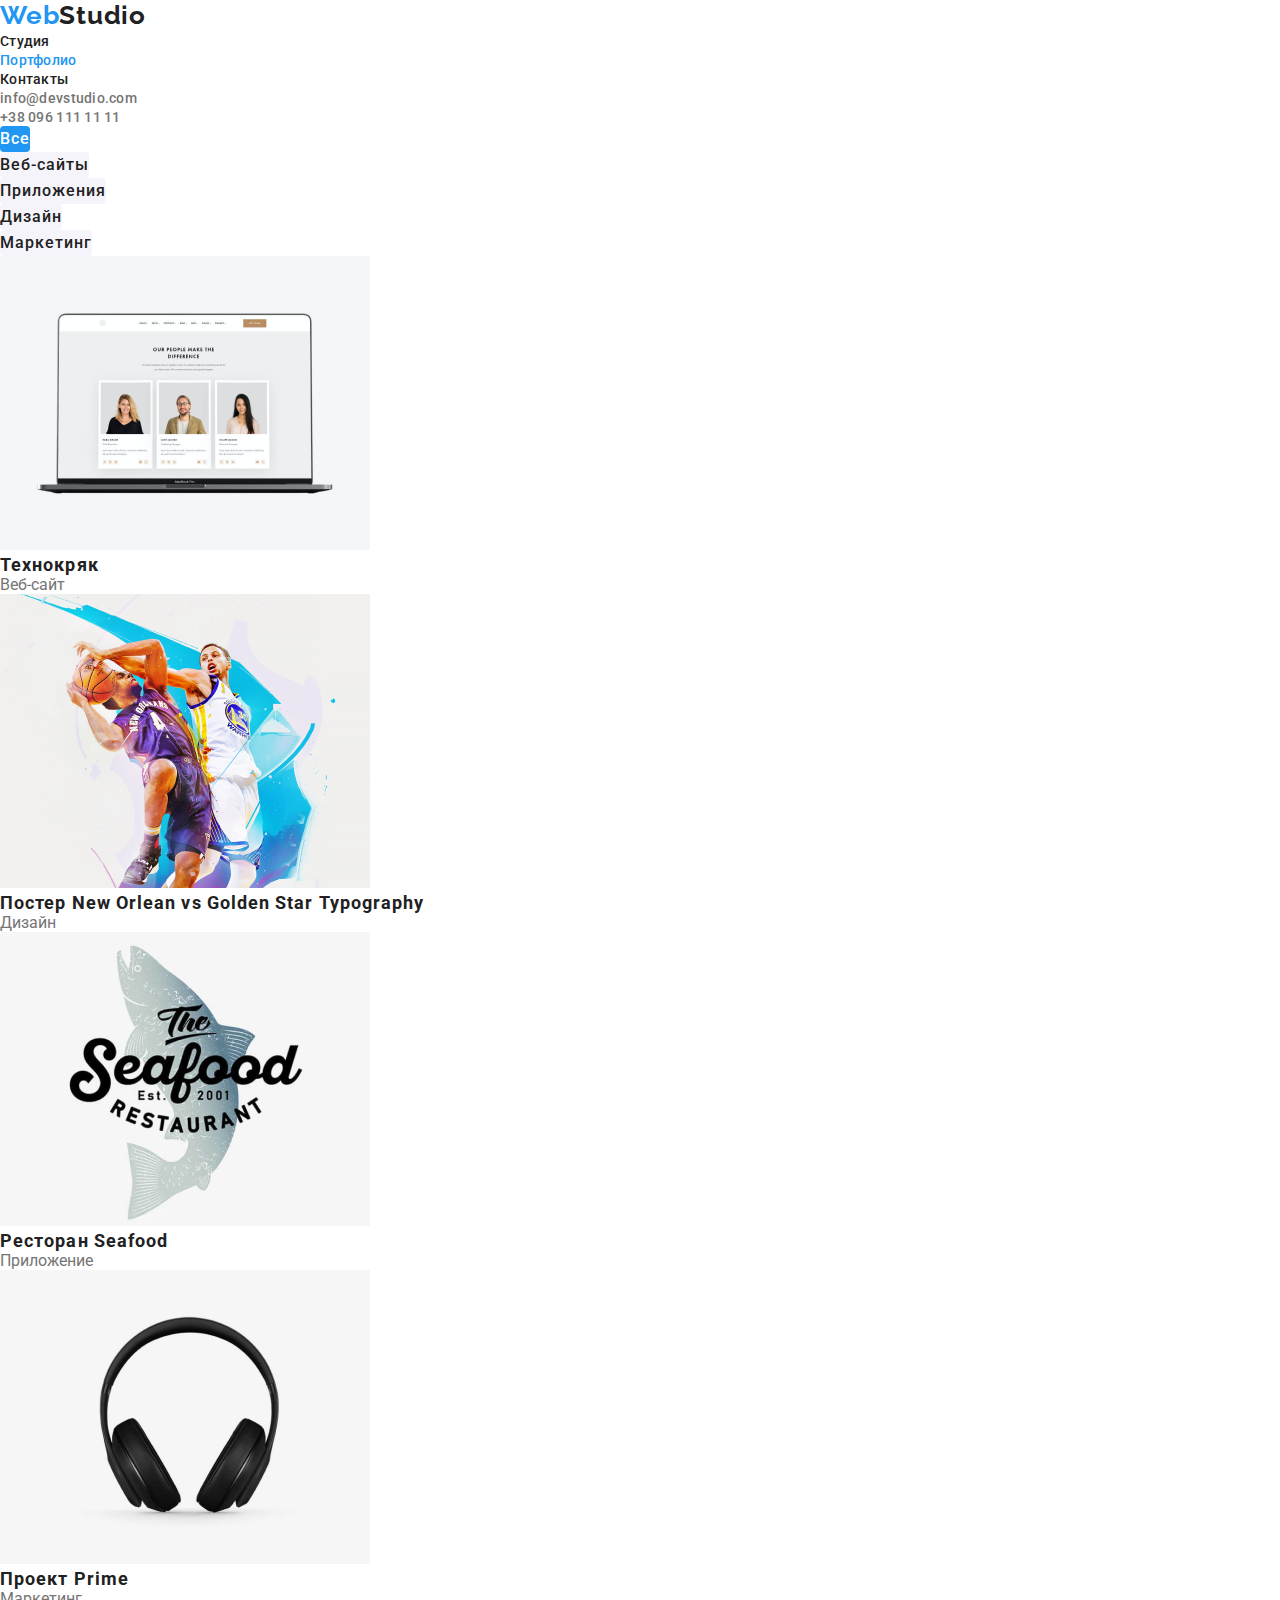
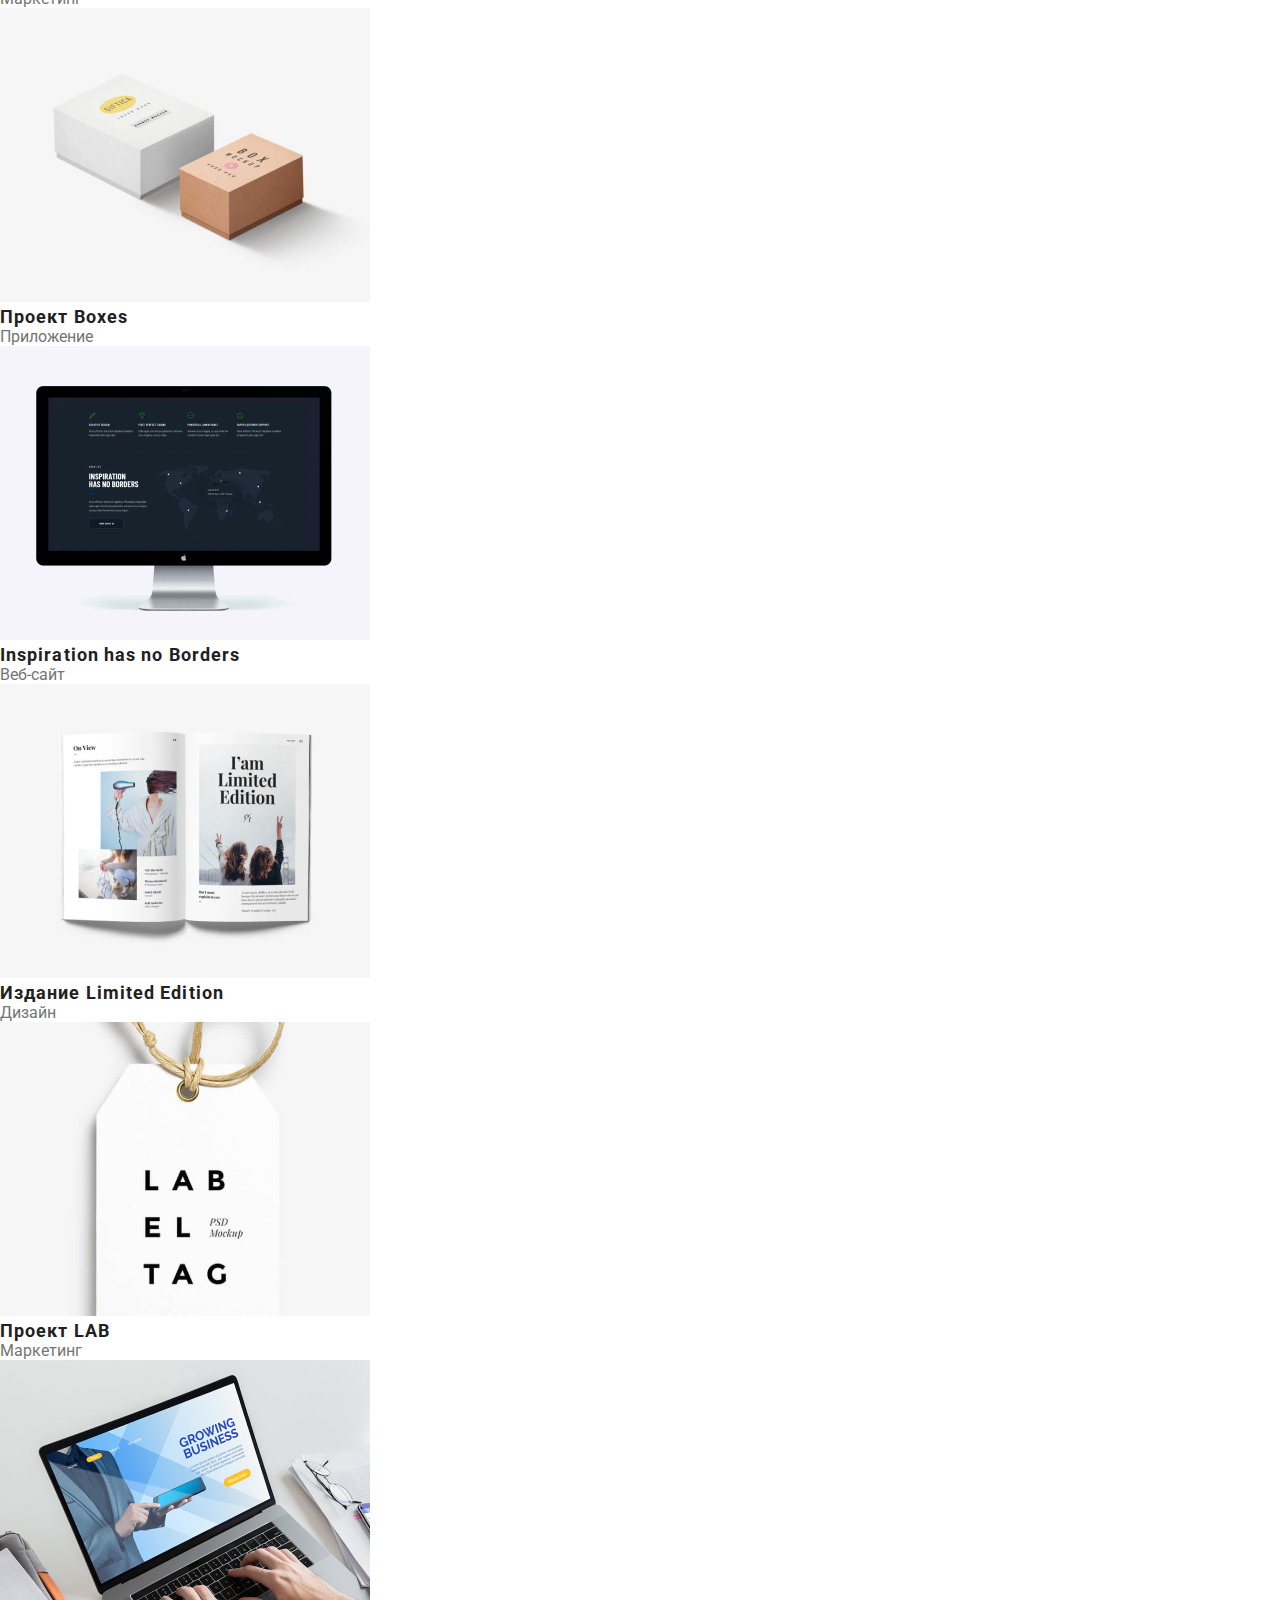
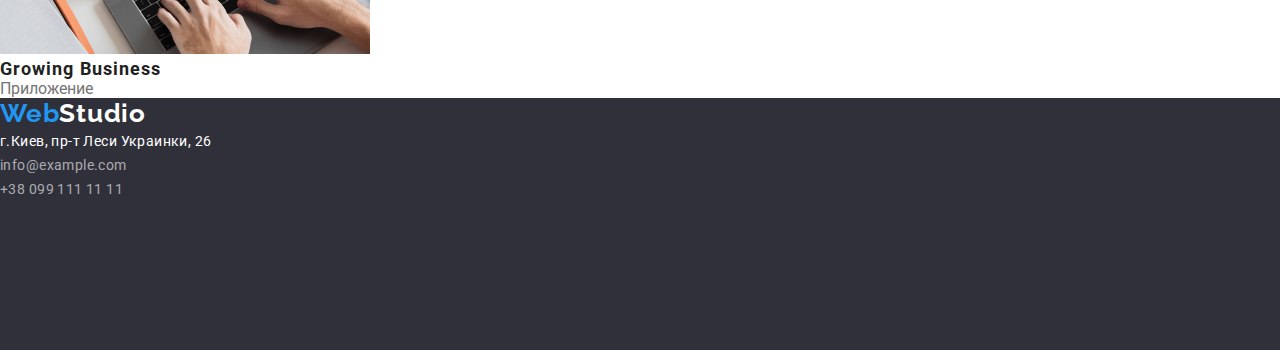
==== portfolio.html @ b2752a5a "fails HW2" ====
<!DOCTYPE html>
<html lang="ru">
<head>
    <meta charset="UTF-8">
    <meta name="viewport" content="width=device-width, initial-scale=1.0">
    <title>goit-markup-hw-02</title>
    <link rel="preconnect" href="https://fonts.gstatic.com"> 
    <link href="https://fonts.googleapis.com/css2?family=Raleway:wght@700&family=Roboto:wght@400;500;700;900&display=swap" rel="stylesheet">
    <link rel="stylesheet" href="css/style.css">
</head>
<body>
    <header>
        <!-- Nav conteiner -->
        <nav class="nav-list">
            <a class="logo" href="./index.html"> Web<span class="logo-studio">Studio</span></a>
            <ul>
                <li><a href="./index.html" class="nav-list-link" >Студия</a></li>
                <li><a href="./portfolio.html" class="nav-list-link current">Портфолио</a></li>
                <li><a href="#" class="nav-list-link">Контакты</a></li>
            </ul>
        </nav>
        <!-- Contacts conteiner-->
        <div>
            <ul class="contacts-list">
                <li>
                    <a class="contacts-list-link" href="mailto:info@devstudio.com"> info@devstudio.com </a>
                </li>
                <li>
                    <a class="contacts-list-link" href="tel:+380961111111"> +38 096 111 11 11 </a>
                </li>
            </ul>
        </div>
    </header>
    <main>
    <!-- Service conteiner-->
    <section>
        <ul class="worktype-filters">
            <li>
                <button class="filter-button current" type="button">Все</button>
            </li>
            <li>
                <button class="filter-button" type="button">Веб-сайты</button>
            </li>
            <li>
                <button class="filter-button" type="button">Приложения</button>
            </li>
            <li>
                <button class="filter-button" type="button">Дизайн</button>
            </li>
            <li>
                <button class="filter-button" type="button">Маркетинг</button>
            </li>
        </ul>
    <!-- Work examples -->
        <ul class="work-examples">
            <li>
                <img src="./images-portfolio/img_p1.png" alt="Открытый ноутбук">
                <h3>Технокряк</h3>
                <p>Веб-сайт</p>
            </li>
            <li>
                <img src="./images-portfolio/img_p2.png" alt="Постер баскетбол">
                <h3>Постер New Orlean vs Golden Star Typography</h3>
                <p>Дизайн</p>
            </li>
            <li>
                <img src="./images-portfolio/img_p3.png" alt="Логотип ресторана">
                <h3>Ресторан Seafood</h3>
                <p>Приложение</p>
            </li>
            <li>
                <img src="./images-portfolio/img_p4.png" alt="Наушники">
                <h3>Проект Prime</h3>
                <p>Маркетинг</p>
            </li>
            <li>
                <img src="./images-portfolio/img_p5.png" alt="Коробки">
                <h3>Проект Boxes</h3>
                <p>Приложение</p>
            </li>
            <li>
                <img src="./images-portfolio/img_p6.png" alt="Монитор">
                <h3>Inspiration has no Borders</h3>
                <p>Веб-сайт</p>
            </li>
            <li>
                <img src="./images-portfolio/img_p7.png" alt="Книга открытая">
                <h3>Издание Limited Edition</h3>
                <p>Дизайн</p>
            </li>
            <li>
                <img src="./images-portfolio/img_p8.png" alt="Ярлык">
                <h3>Проект LAB</h3>
                <p>Маркетинг</p>
            </li>
            <li>
                <img src="./images-portfolio/img_p9.png" alt="Работа на ноутбуке">
                <h3>Growing Business</h3>
                <p>Приложение</p>
            </li>
        </ul>
    </section>
    </main>
    <footer>
        <!-- Contacts-->
        <div class="footer-list">
            <a class="logo" href="index.html">Web<span class="logo-studio-footer">Studio</span></a>
            <ul>
                <li>
                    <p class="address">г.Киев, пр-т Леси Украинки, 26</p>
                </li>
                <li>
                    <a class="contacts" href="mailto:info@example.com">info@example.com</a>
                </li>
                <li>
                    <a class="contacts" href="tel:+380991111111">+38 099 111 11 11</a>
                </li>
            </ul>
        </div>    
    </footer>
</body>
</html>
---- css/style.css ----
*{
    padding: 0;
    margin: 0;
    box-sizing: border-box;
}
:root {
    --primary-text-color: #212121;
    --secondary-text-color: #757575;
    --accent-color: #2196f3;
    --white-text-color: #ffffff;
}  
body {
    background-color: var(--white-text-color);
    color: var(--primary-text-color);
    font-family: "Roboto", sans-serif;
}

/* Logo WebStudio */

.logo{
    font-family: "Raleway", sans-serif;
    font-style: normal;
    font-weight: bold;
    font-size: 26px;
    line-height: 31px;
    /* identical to box height */
    letter-spacing: 0.03em;
    color: var(--accent-color);
    text-decoration: none; 
}
.logo-studio{
    color: var(--primary-text-color);
}
.logo-studio-footer{
    color: var(--white-text-color);
}
.logo:hover,
.logo:active,
.logo:focus {
    color: var(--accent-color);
}

/* Navigation */

.nav-list-link{
    font-style: normal;
    font-weight: 500;
    font-size: 14px;
    line-height: 16px;
    letter-spacing: 0.02em;
    color: var(--primary-text-color);
    text-decoration: none; 
}

/* Подсвечивание текущей ссылки */

.nav-list .nav-list-link.current {
color: var(--accent-color);
}

/* Contacts */

.contacts-list-link {
    font-style: normal;
    font-weight: 500;
    font-size: 14px;
    line-height: 16px;
    letter-spacing: 0.02em;
    color: var(--secondary-text-color);
    text-decoration: none; 
}
.contacts-list-link:hover,
.contacts-list-link:active,
.contacts-list-link:focus {
    color: var(--accent-color);
}
.nav-list-link:hover,
.nav-list-link:active,
.nav-list-link:focus {
    color: var(--accent-color);
}

/* Hero section */

.hero-section{
    height: 200px;
    left: 0px;
    top: 80px;
    background: #2F303A;
}
.hero-title{
    font-style: normal;
    font-weight: 900;
    font-size: 44px;
    line-height: 60px;
    /* or 136% */
    text-align: center;
    letter-spacing: 0.06em;
    text-transform: uppercase;
    color: var(--white-text-color);
}
button {
    font-style: normal;
    font-weight: bold;
    font-size: 16px;
    line-height: 30px;
    /* identical to box height, or 187% */
    display: flex;
    align-items: center;
    text-align: center;
    letter-spacing: 0.06em;
    color: var(--white-text-color);
}
.hero-button{
    width: 200px;
    height: 50px;
    left: 700px;
    top: 430px;
    background: var(--accent-color);
    box-shadow: 0px 4px 4px rgba(0, 0, 0, 0.15);
    border-radius: 4px;
}

/* Our features */

.feature-title{
    font-style: normal;
    font-weight: bold;
    font-size: 14px;
    line-height: 16px;
    letter-spacing: 0.03em;
    text-transform: uppercase;
    color: var(--primary-text-color);
}
.feature-text{
    font-style: normal;
    font-weight: normal;
    font-size: 14px;
    line-height: 24px;
    /* or 171% */
    letter-spacing: 0.03em;
    color: var(--secondary-text-color);
}

/* What we do */

.what-we-do-title{
    font-style: normal;
    font-weight: bold;
    font-size: 36px;
    line-height: 42px;
    text-align: center;
    letter-spacing: 0.03em;
    color: var(--primary-text-color);
}

/* Our team */

.our-team-title{
    font-style: normal;
    font-weight: bold;
    font-size: 36px;
    line-height: 42px;
    text-align: center;
    letter-spacing: 0.03em;
    color: var(--primary-text-color);
}

/* Our team members */

.person-title{
    font-style: normal;
    font-weight: 500;
    font-size: 16px;
    line-height: 19px;
    /* identical to box height */
    text-align: center;
    letter-spacing: 0.03em;
    color: var(--primary-text-color);
}
.person-text{
    font-style: normal;
    font-weight: normal;
    font-size: 16px;
    line-height: 19px;
    /* identical to box height */
    text-align: center;
    letter-spacing: 0.03em;
    color: var(--secondary-text-color);
}

/* Address and Contacts*/

.footer-list{
    height: 252px;
    left: 0px;
    top: 2097px;
    background: #2F303A;
}
.address{
    font-style: normal;
    font-weight: normal;
    font-size: 14px;
    line-height: 24px;
    /* or 171% */
    letter-spacing: 0.03em;
    color: var(--white-text-color);
    text-decoration: none; 
}
.contacts{
    font-style: normal;
    font-weight: normal;
    font-size: 14px;
    line-height: 24px;
    /* or 171% */
    letter-spacing: 0.03em;
    color: rgba(255, 255, 255, 0.6);
    text-decoration: none; 
}
.contacts:hover,
.contacts:active,
.contacts:focus {
    color: var(--accent-color);
}

/* Portfolio.html */

/* Service conteiner */

.filter-button{
    font-family: inherit;
    font-size: 16px;
    font-weight: 500;
    line-height: 1.63;
    color: var(--primary-text-color);
    background: #F5F4FA;
    border-radius: 4px;
    border: none;
}
.filter-button:hover,
.filter-button:focus {
    color: var(--white-text-color);
    background-color: var(--accent-color);
}
.work-examples h3 {
    font-size: 18px;
    font-weight: 700;
    letter-spacing: 0.06em;
}
.work-examples p {
    font-size: 16px;
    color: var(--secondary-text-color);
}
.worktype-filters .filter-button.current{
    background-color: var(--accent-color);
    color: var(--white-text-color);
}
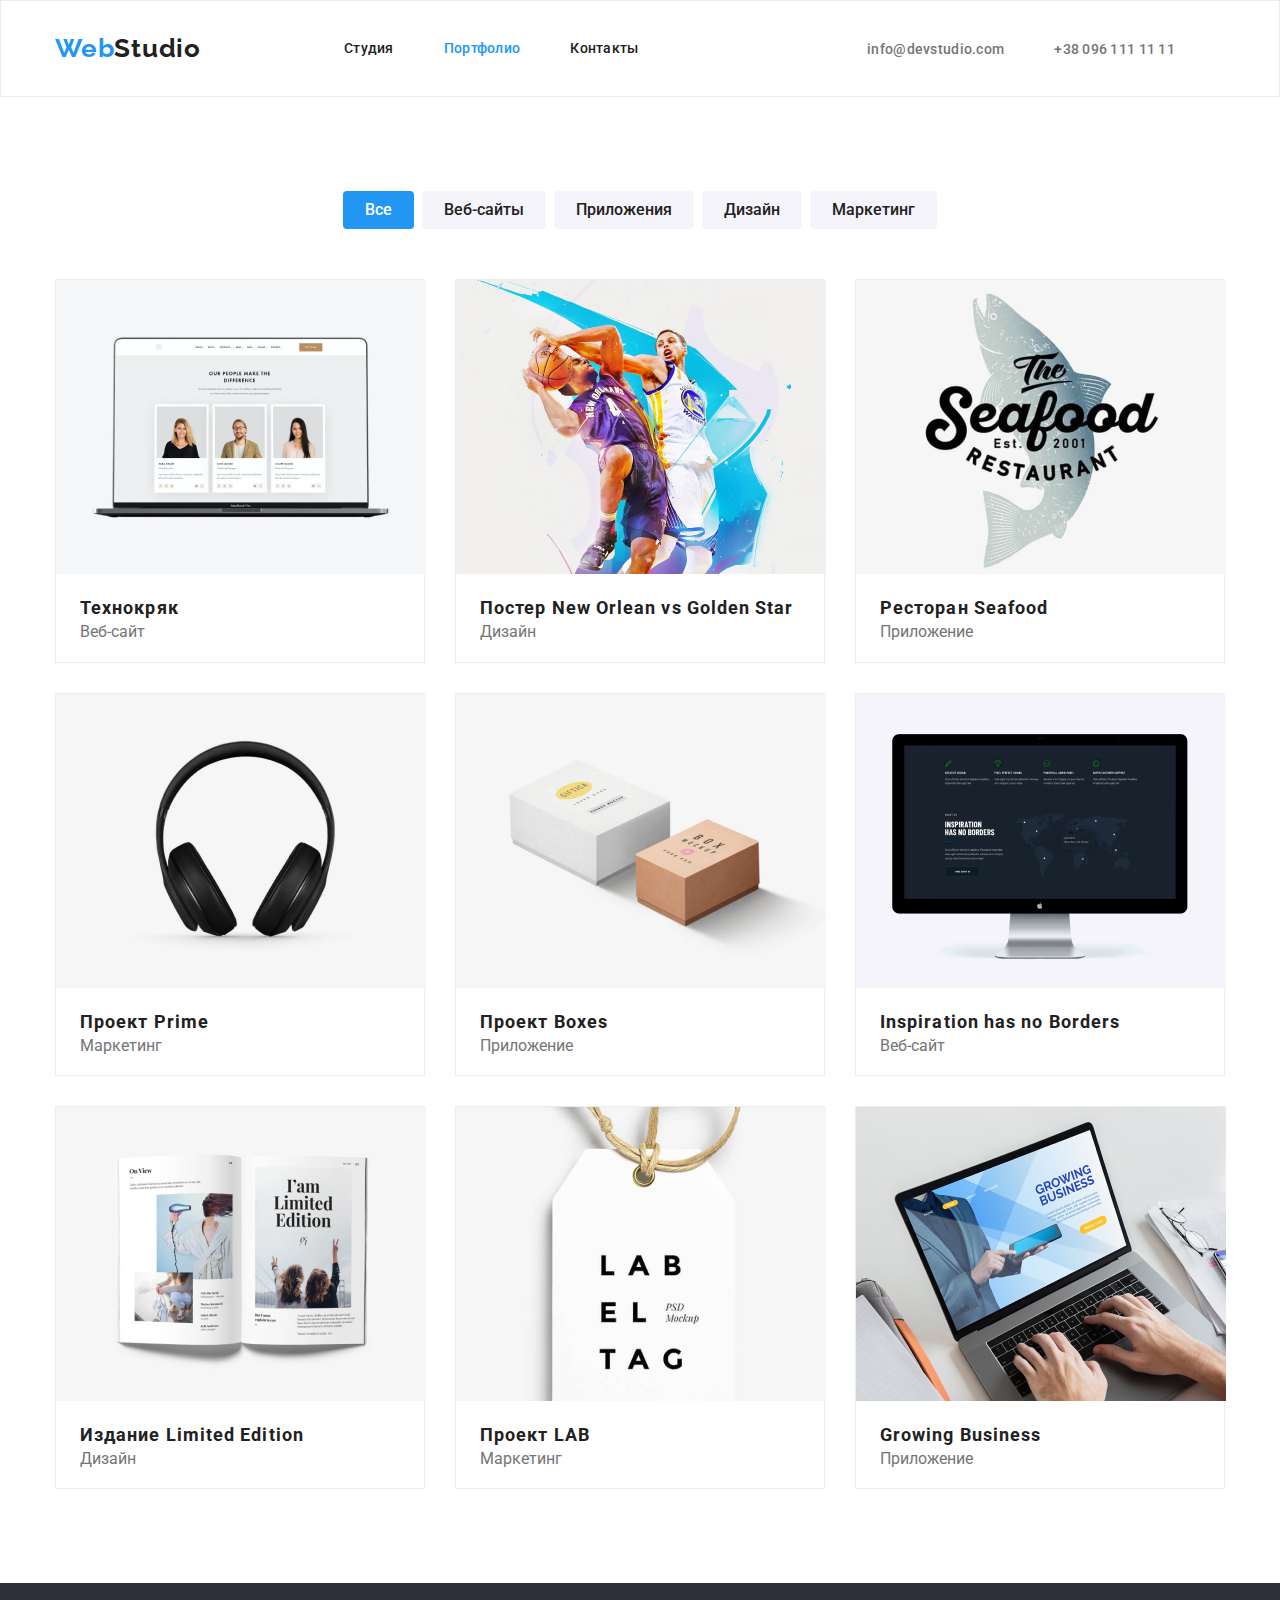
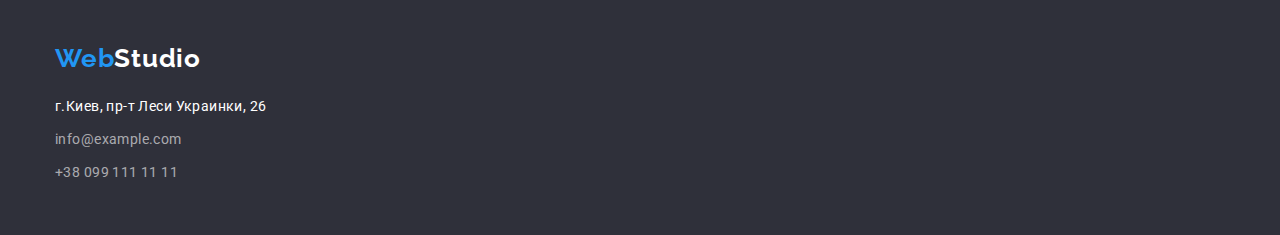
==== commit 3490ab14: "HW 3" ====
--- a/portfolio.html
+++ b/portfolio.html
@@ -6,21 +6,21 @@
     <title>goit-markup-hw-02</title>
     <link rel="preconnect" href="https://fonts.gstatic.com"> 
     <link href="https://fonts.googleapis.com/css2?family=Raleway:wght@700&family=Roboto:wght@400;500;700;900&display=swap" rel="stylesheet">
+    <link rel="stylesheet" href="https://cdnjs.cloudflare.com/ajax/libs/modern-normalize/1.0.0/modern-normalize.min.css">
     <link rel="stylesheet" href="css/style.css">
 </head>
 <body>
-    <header>
-        <!-- Nav conteiner -->
-        <nav class="nav-list">
+    <header class="header">
+        <div class="conteiner">
+        <!--Nav conteiner-->
+        <nav class="nav">
             <a class="logo" href="./index.html"> Web<span class="logo-studio">Studio</span></a>
-            <ul>
-                <li><a href="./index.html" class="nav-list-link" >Студия</a></li>
-                <li><a href="./portfolio.html" class="nav-list-link current">Портфолио</a></li>
-                <li><a href="#" class="nav-list-link">Контакты</a></li>
+            <ul class="nav-list">
+                <li class="nav-list-item"><a href="./index.html" class="nav-list-link">Студия</a></li>
+                <li class="nav-list-item"><a href="./portfolio.html" class="nav-list-link current">Портфолио</a></li>
+                <li class="nav-list-item"><a href="#" class="nav-list-link">Контакты</a></li>
             </ul>
-        </nav>
         <!-- Contacts conteiner-->
-        <div>
             <ul class="contacts-list">
                 <li>
                     <a class="contacts-list-link" href="mailto:info@devstudio.com"> info@devstudio.com </a>
@@ -29,90 +29,111 @@
                     <a class="contacts-list-link" href="tel:+380961111111"> +38 096 111 11 11 </a>
                 </li>
             </ul>
+        </nav>
         </div>
-    </header>
+    </header>  
     <main>
     <!-- Service conteiner-->
-    <section>
+    <section class="our-works">
+        <div class="conteiner">
         <ul class="worktype-filters">
-            <li>
+            <li class="worktype-filters-item">
                 <button class="filter-button current" type="button">Все</button>
             </li>
-            <li>
+            <li class="worktype-filters-item">
                 <button class="filter-button" type="button">Веб-сайты</button>
             </li>
-            <li>
+            <li class="worktype-filters-item">
                 <button class="filter-button" type="button">Приложения</button>
             </li>
-            <li>
+            <li class="worktype-filters-item">
                 <button class="filter-button" type="button">Дизайн</button>
             </li>
-            <li>
+            <li class="worktype-filters-item">
                 <button class="filter-button" type="button">Маркетинг</button>
             </li>
         </ul>
     <!-- Work examples -->
         <ul class="work-examples">
-            <li>
+            <li class="work-examples-item">
+            <a href="">
                 <img src="./images-portfolio/img_p1.png" alt="Открытый ноутбук">
                 <h3>Технокряк</h3>
                 <p>Веб-сайт</p>
+            </a>
             </li>
-            <li>
+            <li class="work-examples-item">
+            <a href="">
                 <img src="./images-portfolio/img_p2.png" alt="Постер баскетбол">
-                <h3>Постер New Orlean vs Golden Star Typography</h3>
+                <h3>Постер New Orlean vs Golden Star</h3>
                 <p>Дизайн</p>
+            </a>
             </li>
-            <li>
+            <li class="work-examples-item">
+            <a href="">
                 <img src="./images-portfolio/img_p3.png" alt="Логотип ресторана">
                 <h3>Ресторан Seafood</h3>
                 <p>Приложение</p>
+            </a>
             </li>
-            <li>
+            <li class="work-examples-item">
+            <a href="">
                 <img src="./images-portfolio/img_p4.png" alt="Наушники">
                 <h3>Проект Prime</h3>
                 <p>Маркетинг</p>
+            </a>
             </li>
-            <li>
+            <li class="work-examples-item">
+            <a href="">
                 <img src="./images-portfolio/img_p5.png" alt="Коробки">
                 <h3>Проект Boxes</h3>
                 <p>Приложение</p>
+            </a>
             </li>
-            <li>
+            <li class="work-examples-item">
+            <a href="">
                 <img src="./images-portfolio/img_p6.png" alt="Монитор">
                 <h3>Inspiration has no Borders</h3>
                 <p>Веб-сайт</p>
+            </a>
             </li>
-            <li>
+            <li class="work-examples-item">
+            <a href="">
                 <img src="./images-portfolio/img_p7.png" alt="Книга открытая">
                 <h3>Издание Limited Edition</h3>
                 <p>Дизайн</p>
+            </a>
             </li>
-            <li>
+            <li class="work-examples-item">
+            <a href="">    
                 <img src="./images-portfolio/img_p8.png" alt="Ярлык">
                 <h3>Проект LAB</h3>
                 <p>Маркетинг</p>
+            </a>
             </li>
-            <li>
+            <li class="work-examples-item">
+            <a href="">
                 <img src="./images-portfolio/img_p9.png" alt="Работа на ноутбуке">
                 <h3>Growing Business</h3>
                 <p>Приложение</p>
+            </a>
             </li>
         </ul>
+        </div>
     </section>
     </main>
-    <footer>
+    <footer class="footer-list">
         <!-- Contacts-->
-        <div class="footer-list">
+        <div class="conteiner">
             <a class="logo" href="index.html">Web<span class="logo-studio-footer">Studio</span></a>
             <ul>
-                <li>
-                    <p class="address">г.Киев, пр-т Леси Украинки, 26</p>
+                <li class="contacts-item">
+                    <p class="address">г.Киев, пр-т Леси Украинки, 26</p> 
                 </li>
-                <li>
+                <li class="contacts-item">
                     <a class="contacts" href="mailto:info@example.com">info@example.com</a>
                 </li>
-                <li>
+                <li class="contacts-item">
                     <a class="contacts" href="tel:+380991111111">+38 099 111 11 11</a>
                 </li>
             </ul>
--- a/css/style.css
+++ b/css/style.css
@@ -3,18 +3,45 @@
     margin: 0;
     box-sizing: border-box;
 }
+*,
+*::before,
+*::after {
+    box-sizing: border-box;
+}
+
 :root {
     --primary-text-color: #212121;
     --secondary-text-color: #757575;
     --accent-color: #2196f3;
     --white-text-color: #ffffff;
 }  
+
 body {
     background-color: var(--white-text-color);
     color: var(--primary-text-color);
     font-family: "Roboto", sans-serif;
 }
 
+ul{
+    list-style: none;
+}
+
+a{
+    text-decoration: none;
+    color: var(--primary-text-color)
+}
+
+.header{
+    border: 1px solid #ECECEC;
+}
+
+.conteiner{
+    width: 1200px;
+    margin-left: auto;
+    margin-right: auto;
+    padding-right: 15px;
+    padding-left: 15px;
+}
 /* Logo WebStudio */
 
 .logo{
@@ -28,12 +55,15 @@
     color: var(--accent-color);
     text-decoration: none; 
 }
+
 .logo-studio{
     color: var(--primary-text-color);
 }
+
 .logo-studio-footer{
     color: var(--white-text-color);
 }
+
 .logo:hover,
 .logo:active,
 .logo:focus {
@@ -42,6 +72,27 @@
 
 /* Navigation */
 
+.nav{
+    display: flex;
+    align-items: center;
+    margin-top: 32px;
+    margin-bottom: 32px;
+}
+
+.nav-list{
+    display: flex;
+    align-items: center;
+    margin-left: 93px;
+}
+
+.nav-list-item{
+    margin-left: 50px;
+}
+
+.nav-list-item:last-child{
+    margin-left: 50px;
+}
+
 .nav-list-link{
     font-style: normal;
     font-weight: 500;
@@ -60,7 +111,21 @@
 
 /* Contacts */
 
+.contacts-list{
+    margin-left: auto;
+    display: flex;
+    font-style: normal;
+    font-weight: normal;
+    font-size: 14px;
+    line-height: 24px;
+    /* or 171% */
+    letter-spacing: 0.03em;
+    color: rgba(255, 255, 255, 0.6);
+    text-decoration: none; 
+}
+
 .contacts-list-link {
+    margin-right: 50px;
     font-style: normal;
     font-weight: 500;
     font-size: 14px;
@@ -69,11 +134,13 @@
     color: var(--secondary-text-color);
     text-decoration: none; 
 }
+
 .contacts-list-link:hover,
 .contacts-list-link:active,
 .contacts-list-link:focus {
     color: var(--accent-color);
 }
+
 .nav-list-link:hover,
 .nav-list-link:active,
 .nav-list-link:focus {
@@ -83,10 +150,10 @@
 /* Hero section */
 
 .hero-section{
-    height: 200px;
-    left: 0px;
-    top: 80px;
+    text-align: center;
+    padding: 200px 0;
     background: #2F303A;
+    margin-bottom: 94px;
 }
 .hero-title{
     font-style: normal;
@@ -98,32 +165,46 @@
     letter-spacing: 0.06em;
     text-transform: uppercase;
     color: var(--white-text-color);
-}
-button {
-    font-style: normal;
-    font-weight: bold;
+    margin-bottom: 30px;
+}
+
+.hero-button{
+    font-weight: 700;
     font-size: 16px;
-    line-height: 30px;
-    /* identical to box height, or 187% */
-    display: flex;
-    align-items: center;
-    text-align: center;
+    line-height: 1.87;
     letter-spacing: 0.06em;
-    color: var(--white-text-color);
-}
-.hero-button{
-    width: 200px;
-    height: 50px;
-    left: 700px;
-    top: 430px;
-    background: var(--accent-color);
+    background-color: var(--accent-color);
+    color: var(--white-text-color);
+    display: inline-block;
+    padding: 10px 32px;
     box-shadow: 0px 4px 4px rgba(0, 0, 0, 0.15);
     border-radius: 4px;
+    cursor: pointer;
 }
 
 /* Our features */
 
+.features-section{
+    display: flex;
+    margin-bottom: 94px;
+}
+
+.feature-list{
+    display: flex;
+    align-items: flex-start;
+    justify-content: space-between;
+}
+
+.feature-item{
+    min-width: 270px;
+}
+
+.feature-item:not(:last-child) {
+    margin-right: 30px;
+}
+
 .feature-title{
+    margin-bottom: 10px;
     font-style: normal;
     font-weight: bold;
     font-size: 14px;
@@ -145,6 +226,7 @@
 /* What we do */
 
 .what-we-do-title{
+    margin-bottom: 50px;
     font-style: normal;
     font-weight: bold;
     font-size: 36px;
@@ -154,9 +236,25 @@
     color: var(--primary-text-color);
 }
 
+.what-we-do-list{
+    display: flex;
+    margin-bottom: 50px;
+}
+
+.what-we-do-img:not(:last-child) {
+    margin-right: 30px;
+}
+
 /* Our team */
 
+.our-team{
+    background: #F5F4FA;
+    padding-top: 94px;
+    padding-bottom: 94px;
+}
+
 .our-team-title{
+    margin-bottom: 50px;
     font-style: normal;
     font-weight: bold;
     font-size: 36px;
@@ -166,9 +264,25 @@
     color: var(--primary-text-color);
 }
 
+.our-team-list{
+    display: flex;
+}
+
+.our-team-item:not(:last-child) {
+    margin-right: 30px;
+}
+
+.our-team-item{
+    background-color: var(--white-text-color);
+    box-shadow: 0px 1px 3px rgba(0, 0, 0, 0.12), 0px 1px 1px rgba(0, 0, 0, 0.14), 0px 2px 1px rgba(0, 0, 0, 0.2);
+border-radius: 0px 0px 4px 4px;
+}
+
 /* Our team members */
 
 .person-title{
+    margin-top: 30px;
+    margin-bottom: 10px;
     font-style: normal;
     font-weight: 500;
     font-size: 16px;
@@ -178,7 +292,9 @@
     letter-spacing: 0.03em;
     color: var(--primary-text-color);
 }
+
 .person-text{
+    padding-bottom: 30px;
     font-style: normal;
     font-weight: normal;
     font-size: 16px;
@@ -192,12 +308,20 @@
 /* Address and Contacts*/
 
 .footer-list{
+    padding-top: 60px;
+    padding-bottom: 60px;
     height: 252px;
     left: 0px;
     top: 2097px;
     background: #2F303A;
 }
+
+.contacts-item{
+    margin-top: 9px;
+}
+
 .address{
+    margin-top: 20px;
     font-style: normal;
     font-weight: normal;
     font-size: 14px;
@@ -207,6 +331,7 @@
     color: var(--white-text-color);
     text-decoration: none; 
 }
+
 .contacts{
     font-style: normal;
     font-weight: normal;
@@ -217,6 +342,7 @@
     color: rgba(255, 255, 255, 0.6);
     text-decoration: none; 
 }
+
 .contacts:hover,
 .contacts:active,
 .contacts:focus {
@@ -227,7 +353,23 @@
 
 /* Service conteiner */
 
+.our-works{
+    padding-top: 94px;
+    padding-bottom: 94px;
+}
+
+.worktype-filters{
+    display: flex;
+    margin-bottom: 50px;
+    justify-content: center;
+}
+
+.worktype-filters-item:not(:last-child){
+    margin-right: 8px;
+}
+
 .filter-button{
+    padding: 6px 22px;
     font-family: inherit;
     font-size: 16px;
     font-weight: 500;
@@ -236,22 +378,54 @@
     background: #F5F4FA;
     border-radius: 4px;
     border: none;
-}
+    cursor: pointer;
+}
+
 .filter-button:hover,
 .filter-button:focus {
     color: var(--white-text-color);
     background-color: var(--accent-color);
-}
+    box-shadow: 0px 4px 4px rgba(0, 0, 0, 0.15);
+}
+
 .work-examples h3 {
     font-size: 18px;
     font-weight: 700;
     letter-spacing: 0.06em;
-}
+    margin-top: 20px;
+    margin-bottom: 4px;
+    margin-left: 24px;
+    margin-right: 24px;
+}
+
 .work-examples p {
     font-size: 16px;
     color: var(--secondary-text-color);
-}
+    margin-bottom: 20px;
+    margin-left: 24px;
+    margin-right: 24px;
+}
+
 .worktype-filters .filter-button.current{
     background-color: var(--accent-color);
     color: var(--white-text-color);
+}
+
+.work-examples{
+    display: flex;
+    flex-wrap: wrap;
+}
+
+.work-examples-item{
+    width: 370px;
+    margin: 0px 30px 30px 0px;
+    border: 1px solid #ECECEC;
+}
+
+.work-examples-item:nth-child(3n + 3) {
+    margin-right: 0px;
+}
+
+.work-examples-item:nth-last-child(-n + 3) {
+    margin-bottom: 0px;
 }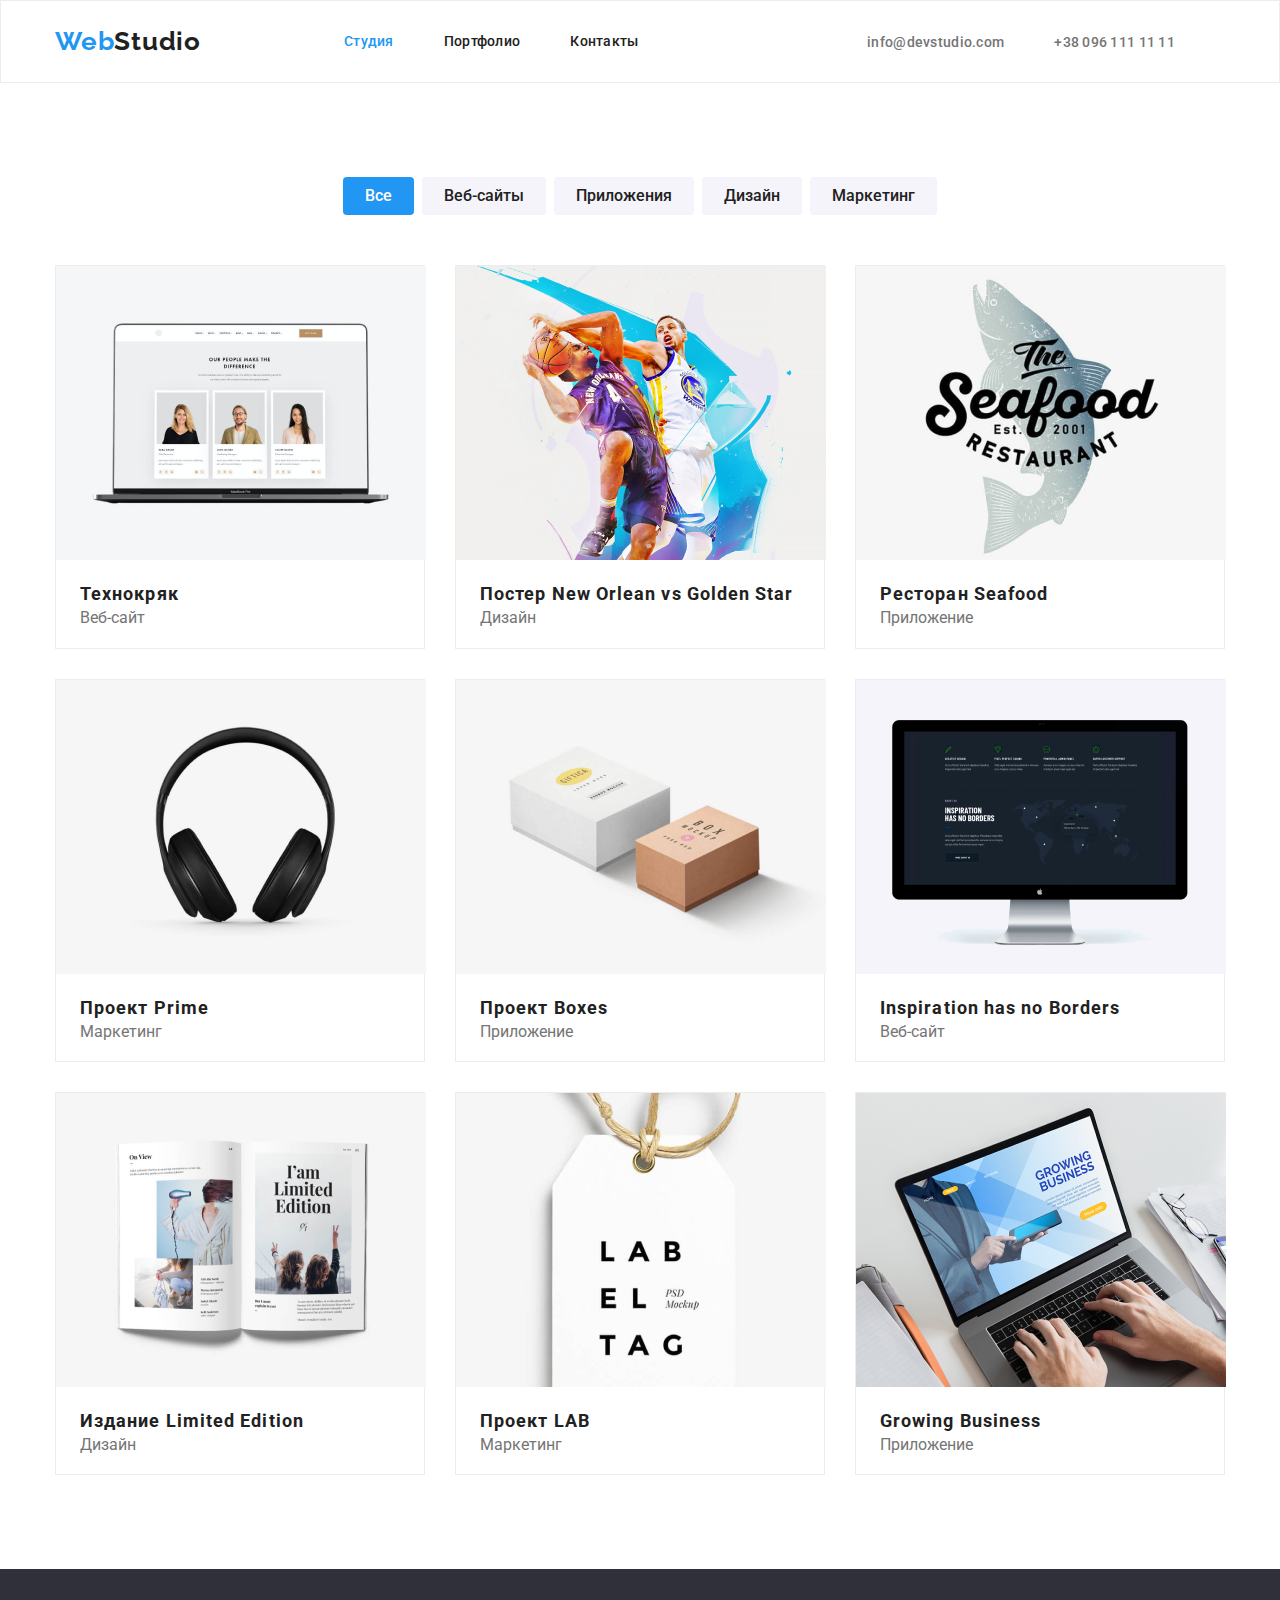
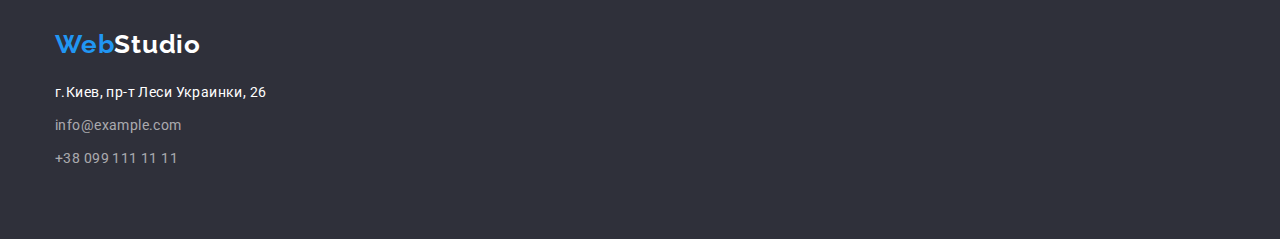
==== commit 8a0812ec: "правки по дз 3" ====
--- a/portfolio.html
+++ b/portfolio.html
@@ -3,7 +3,7 @@
 <head>
     <meta charset="UTF-8">
     <meta name="viewport" content="width=device-width, initial-scale=1.0">
-    <title>goit-markup-hw-02</title>
+    <title>goit-markup-hw-03</title>
     <link rel="preconnect" href="https://fonts.gstatic.com"> 
     <link href="https://fonts.googleapis.com/css2?family=Raleway:wght@700&family=Roboto:wght@400;500;700;900&display=swap" rel="stylesheet">
     <link rel="stylesheet" href="https://cdnjs.cloudflare.com/ajax/libs/modern-normalize/1.0.0/modern-normalize.min.css">
@@ -11,31 +11,32 @@
 </head>
 <body>
     <header class="header">
-        <div class="conteiner">
+        <div class="conteiner header-items">
         <!--Nav conteiner-->
-        <nav class="nav">
-            <a class="logo" href="./index.html"> Web<span class="logo-studio">Studio</span></a>
-            <ul class="nav-list">
-                <li class="nav-list-item"><a href="./index.html" class="nav-list-link">Студия</a></li>
-                <li class="nav-list-item"><a href="./portfolio.html" class="nav-list-link current">Портфолио</a></li>
-                <li class="nav-list-item"><a href="#" class="nav-list-link">Контакты</a></li>
-            </ul>
+            <nav class="nav-info">
+                <a class="logo" href="./index.html"> Web<span class="logo-studio">Studio</span></a> 
+                <ul class="nav-list">
+                    <li class="nav-list-item"><a href="./index.html" class="nav-list-link current">Студия</a></li>
+                    <li class="nav-list-item"><a href="./portfolio.html" class="nav-list-link">Портфолио</a></li>
+                    <li class="nav-list-item"><a href="#" class="nav-list-link">Контакты</a></li>
+                </ul>
+            </nav>
         <!-- Contacts conteiner-->
-            <ul class="contacts-list">
-                <li>
-                    <a class="contacts-list-link" href="mailto:info@devstudio.com"> info@devstudio.com </a>
-                </li>
-                <li>
-                    <a class="contacts-list-link" href="tel:+380961111111"> +38 096 111 11 11 </a>
-                </li>
-            </ul>
-        </nav>
+                <ul class="contacts-list">
+                    <li>
+                        <a class="contacts-list-link" href="mailto:info@devstudio.com"> info@devstudio.com </a>
+                    </li>
+                    <li>
+                        <a class="contacts-list-link" href="tel:+380961111111"> +38 096 111 11 11 </a>
+                    </li>
+                </ul>
         </div>
     </header>  
     <main>
     <!-- Service conteiner-->
     <section class="our-works">
         <div class="conteiner">
+        <h1 class="visually-hidden">Портфолио</h1>
         <ul class="worktype-filters">
             <li class="worktype-filters-item">
                 <button class="filter-button current" type="button">Все</button>
@@ -54,67 +55,68 @@
             </li>
         </ul>
     <!-- Work examples -->
+        <h2 class="visually-hidden">Примеры работ</h2>
         <ul class="work-examples">
             <li class="work-examples-item">
             <a href="">
                 <img src="./images-portfolio/img_p1.png" alt="Открытый ноутбук">
-                <h3>Технокряк</h3>
+                <h2>Технокряк</h2>
                 <p>Веб-сайт</p>
             </a>
             </li>
             <li class="work-examples-item">
             <a href="">
                 <img src="./images-portfolio/img_p2.png" alt="Постер баскетбол">
-                <h3>Постер New Orlean vs Golden Star</h3>
+                <h2>Постер New Orlean vs Golden Star</h2>
                 <p>Дизайн</p>
             </a>
             </li>
             <li class="work-examples-item">
             <a href="">
                 <img src="./images-portfolio/img_p3.png" alt="Логотип ресторана">
-                <h3>Ресторан Seafood</h3>
+                <h2>Ресторан Seafood</h2>
                 <p>Приложение</p>
             </a>
             </li>
             <li class="work-examples-item">
             <a href="">
                 <img src="./images-portfolio/img_p4.png" alt="Наушники">
-                <h3>Проект Prime</h3>
+                <h2>Проект Prime</h2>
                 <p>Маркетинг</p>
             </a>
             </li>
             <li class="work-examples-item">
             <a href="">
                 <img src="./images-portfolio/img_p5.png" alt="Коробки">
-                <h3>Проект Boxes</h3>
+                <h2>Проект Boxes</h2>
                 <p>Приложение</p>
             </a>
             </li>
             <li class="work-examples-item">
             <a href="">
                 <img src="./images-portfolio/img_p6.png" alt="Монитор">
-                <h3>Inspiration has no Borders</h3>
+                <h2>Inspiration has no Borders</h2>
                 <p>Веб-сайт</p>
             </a>
             </li>
             <li class="work-examples-item">
             <a href="">
                 <img src="./images-portfolio/img_p7.png" alt="Книга открытая">
-                <h3>Издание Limited Edition</h3>
+                <h2>Издание Limited Edition</h2>
                 <p>Дизайн</p>
             </a>
             </li>
             <li class="work-examples-item">
             <a href="">    
                 <img src="./images-portfolio/img_p8.png" alt="Ярлык">
-                <h3>Проект LAB</h3>
+                <h2>Проект LAB</h2>
                 <p>Маркетинг</p>
             </a>
             </li>
             <li class="work-examples-item">
             <a href="">
                 <img src="./images-portfolio/img_p9.png" alt="Работа на ноутбуке">
-                <h3>Growing Business</h3>
+                <h2>Growing Business</h2>
                 <p>Приложение</p>
             </a>
             </li>
--- a/css/style.css
+++ b/css/style.css
@@ -33,6 +33,15 @@
 
 .header{
     border: 1px solid #ECECEC;
+    padding-top: 25px;
+    padding-bottom: 25px;
+}
+
+/* Выравние элементов шапки в одну линию */
+
+.header-items{
+    display: flex;
+    align-items: center;
 }
 
 .conteiner{
@@ -42,6 +51,14 @@
     padding-right: 15px;
     padding-left: 15px;
 }
+
+/* Navigation */
+
+.nav-info{
+    display: flex;
+    align-items: center;
+}
+
 /* Logo WebStudio */
 
 .logo{
@@ -70,19 +87,9 @@
     color: var(--accent-color);
 }
 
-/* Navigation */
-
-.nav{
-    display: flex;
-    align-items: center;
-    margin-top: 32px;
-    margin-bottom: 32px;
-}
-
 .nav-list{
     display: flex;
-    align-items: center;
-    margin-left: 93px;
+    margin: 0 0 0 93px;
 }
 
 .nav-list-item{
@@ -112,8 +119,8 @@
 /* Contacts */
 
 .contacts-list{
-    margin-left: auto;
-    display: flex;
+    display: flex;
+    margin: 0 0 0 auto;
     font-style: normal;
     font-weight: normal;
     font-size: 14px;
@@ -135,15 +142,11 @@
     text-decoration: none; 
 }
 
-.contacts-list-link:hover,
-.contacts-list-link:active,
-.contacts-list-link:focus {
+.contacts-list-link:hover, .contacts-list-link:active, .contacts-list-link:focus {
     color: var(--accent-color);
 }
 
-.nav-list-link:hover,
-.nav-list-link:active,
-.nav-list-link:focus {
+.nav-list-link:hover, .nav-list-link:active, .nav-list-link:focus {
     color: var(--accent-color);
 }
 
@@ -184,6 +187,19 @@
 
 /* Our features */
 
+.visually-hidden {
+    position: absolute;
+    width: 1px;
+    height: 1px;
+    margin: -1px;
+    border: 0;
+    padding: 0;
+    white-space: nowrap;
+    clip-path: inset(100%);
+    clip: rect(0 0 0 0);
+    overflow: hidden;
+}
+
 .features-section{
     display: flex;
     margin-bottom: 94px;
@@ -275,7 +291,7 @@
 .our-team-item{
     background-color: var(--white-text-color);
     box-shadow: 0px 1px 3px rgba(0, 0, 0, 0.12), 0px 1px 1px rgba(0, 0, 0, 0.14), 0px 2px 1px rgba(0, 0, 0, 0.2);
-border-radius: 0px 0px 4px 4px;
+    border-radius: 0px 0px 4px 4px;
 }
 
 /* Our team members */
@@ -310,14 +326,13 @@
 .footer-list{
     padding-top: 60px;
     padding-bottom: 60px;
-    height: 252px;
     left: 0px;
     top: 2097px;
     background: #2F303A;
 }
 
-.contacts-item{
-    margin-top: 9px;
+.contacts-item {
+    margin-bottom: 9px;
 }
 
 .address{
@@ -388,7 +403,7 @@
     box-shadow: 0px 4px 4px rgba(0, 0, 0, 0.15);
 }
 
-.work-examples h3 {
+.work-examples h2 {
     font-size: 18px;
     font-weight: 700;
     letter-spacing: 0.06em;
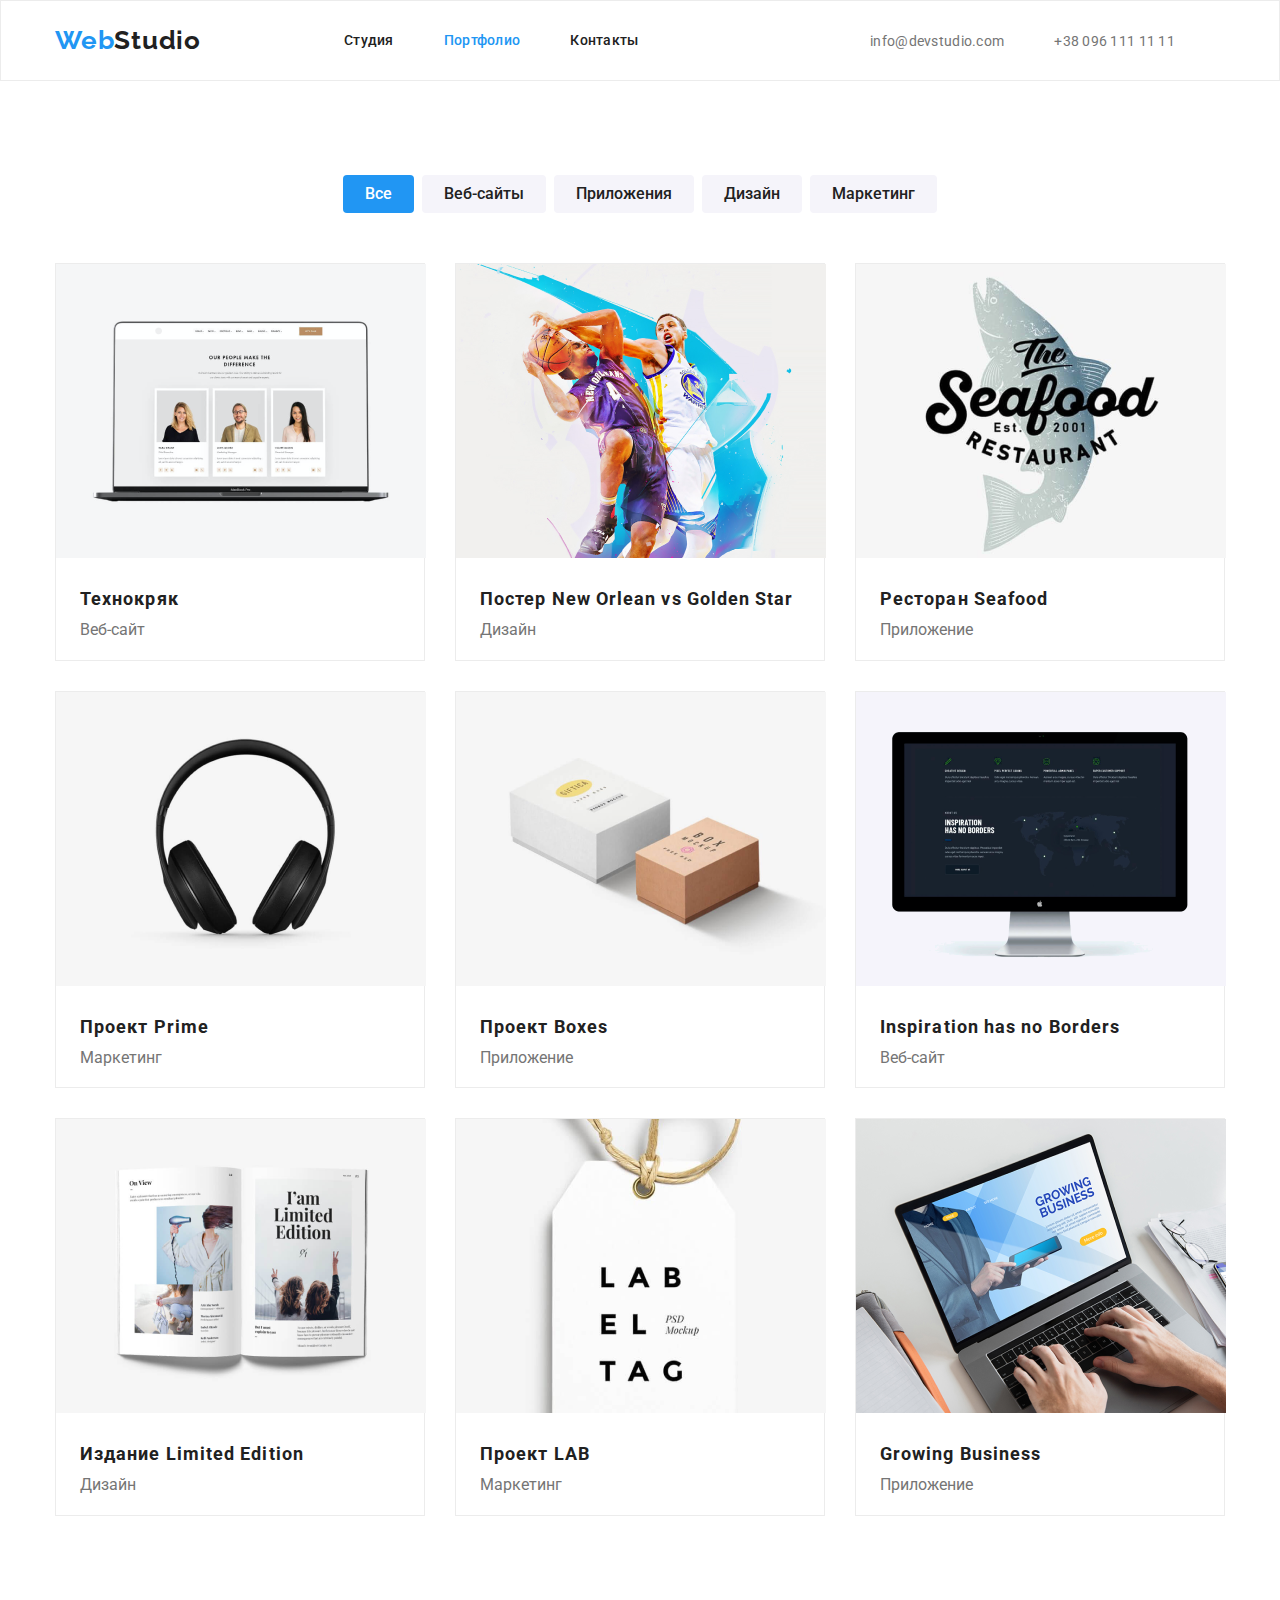
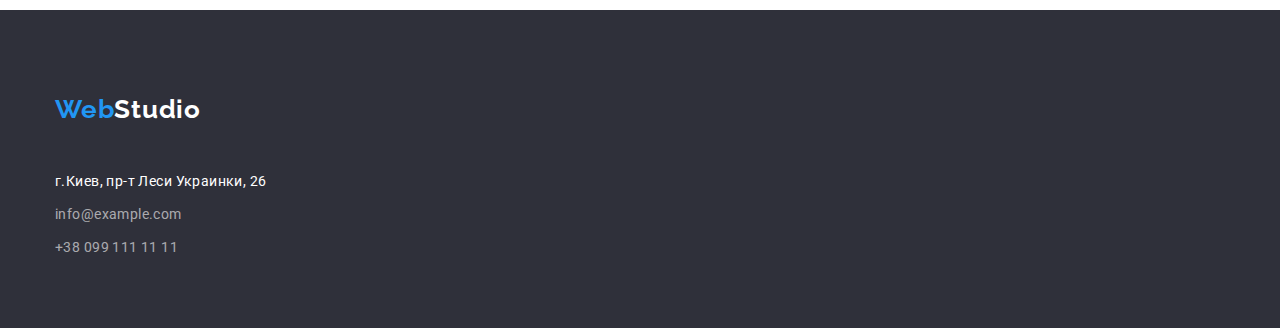
==== commit d3feb3ff: "правки по дз" ====
--- a/portfolio.html
+++ b/portfolio.html
@@ -16,8 +16,8 @@
             <nav class="nav-info">
                 <a class="logo" href="./index.html"> Web<span class="logo-studio">Studio</span></a> 
                 <ul class="nav-list">
-                    <li class="nav-list-item"><a href="./index.html" class="nav-list-link current">Студия</a></li>
-                    <li class="nav-list-item"><a href="./portfolio.html" class="nav-list-link">Портфолио</a></li>
+                    <li class="nav-list-item"><a href="./index.html" class="nav-list-link">Студия</a></li>
+                    <li class="nav-list-item"><a href="./portfolio.html" class="nav-list-link current">Портфолио</a></li>
                     <li class="nav-list-item"><a href="#" class="nav-list-link">Контакты</a></li>
                 </ul>
             </nav>
--- a/css/style.css
+++ b/css/style.css
@@ -20,6 +20,8 @@
     background-color: var(--white-text-color);
     color: var(--primary-text-color);
     font-family: "Roboto", sans-serif;
+    font-weight: 400;
+    font-size: 14px;
 }
 
 ul{
@@ -33,8 +35,6 @@
 
 .header{
     border: 1px solid #ECECEC;
-    padding-top: 25px;
-    padding-bottom: 25px;
 }
 
 /* Выравние элементов шапки в одну линию */
@@ -71,6 +71,8 @@
     letter-spacing: 0.03em;
     color: var(--accent-color);
     text-decoration: none; 
+    padding-top: 24px;
+    padding-bottom: 24px;
 }
 
 .logo-studio{
@@ -103,11 +105,12 @@
 .nav-list-link{
     font-style: normal;
     font-weight: 500;
-    font-size: 14px;
     line-height: 16px;
     letter-spacing: 0.02em;
     color: var(--primary-text-color);
     text-decoration: none; 
+    padding-top: 32px;
+    padding-bottom: 32px;
 }
 
 /* Подсвечивание текущей ссылки */
@@ -121,9 +124,6 @@
 .contacts-list{
     display: flex;
     margin: 0 0 0 auto;
-    font-style: normal;
-    font-weight: normal;
-    font-size: 14px;
     line-height: 24px;
     /* or 171% */
     letter-spacing: 0.03em;
@@ -133,13 +133,12 @@
 
 .contacts-list-link {
     margin-right: 50px;
-    font-style: normal;
-    font-weight: 500;
-    font-size: 14px;
     line-height: 16px;
     letter-spacing: 0.02em;
     color: var(--secondary-text-color);
     text-decoration: none; 
+    padding-top: 32px;
+    padding-bottom: 32px;
 }
 
 .contacts-list-link:hover, .contacts-list-link:active, .contacts-list-link:focus {
@@ -221,18 +220,12 @@
 
 .feature-title{
     margin-bottom: 10px;
-    font-style: normal;
-    font-weight: bold;
-    font-size: 14px;
     line-height: 16px;
     letter-spacing: 0.03em;
     text-transform: uppercase;
     color: var(--primary-text-color);
 }
 .feature-text{
-    font-style: normal;
-    font-weight: normal;
-    font-size: 14px;
     line-height: 24px;
     /* or 171% */
     letter-spacing: 0.03em;
@@ -311,8 +304,6 @@
 
 .person-text{
     padding-bottom: 30px;
-    font-style: normal;
-    font-weight: normal;
     font-size: 16px;
     line-height: 19px;
     /* identical to box height */
@@ -335,11 +326,11 @@
     margin-bottom: 9px;
 }
 
+.footer-list .logo{
+    display: block;
+    margin-bottom: 20px;
+}
 .address{
-    margin-top: 20px;
-    font-style: normal;
-    font-weight: normal;
-    font-size: 14px;
     line-height: 24px;
     /* or 171% */
     letter-spacing: 0.03em;
@@ -348,9 +339,6 @@
 }
 
 .contacts{
-    font-style: normal;
-    font-weight: normal;
-    font-size: 14px;
     line-height: 24px;
     /* or 171% */
     letter-spacing: 0.03em;
@@ -406,6 +394,7 @@
 .work-examples h2 {
     font-size: 18px;
     font-weight: 700;
+    line-height: 36px;
     letter-spacing: 0.06em;
     margin-top: 20px;
     margin-bottom: 4px;
@@ -416,7 +405,7 @@
 .work-examples p {
     font-size: 16px;
     color: var(--secondary-text-color);
-    margin-bottom: 20px;
+    padding-bottom: 20px;
     margin-left: 24px;
     margin-right: 24px;
 }
